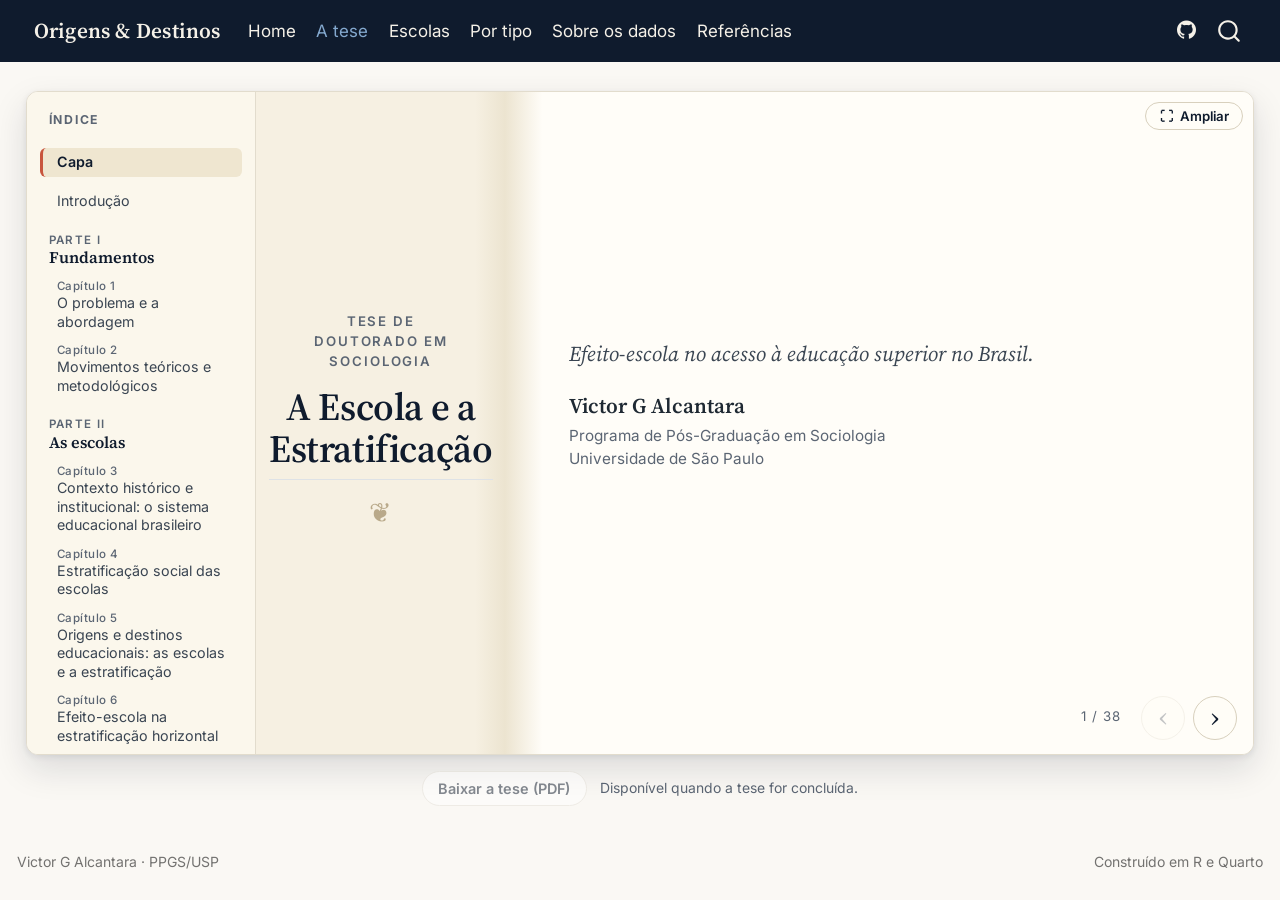
==== docs/tese.html @ a273eae3 "Initial commit" ====
<!DOCTYPE html>
<html xmlns="http://www.w3.org/1999/xhtml" lang="pt-BR" xml:lang="pt-BR"><head>

<meta charset="utf-8">
<meta name="generator" content="quarto-1.8.25">

<meta name="viewport" content="width=device-width, initial-scale=1.0, user-scalable=yes">


<title>A tese – Origens &amp; Destinos</title>
<style>
code{white-space: pre-wrap;}
span.smallcaps{font-variant: small-caps;}
div.columns{display: flex; gap: min(4vw, 1.5em);}
div.column{flex: auto; overflow-x: auto;}
div.hanging-indent{margin-left: 1.5em; text-indent: -1.5em;}
ul.task-list{list-style: none;}
ul.task-list li input[type="checkbox"] {
  width: 0.8em;
  margin: 0 0.8em 0.2em -1em; /* quarto-specific, see https://github.com/quarto-dev/quarto-cli/issues/4556 */ 
  vertical-align: middle;
}
</style>


<script src="site_libs/quarto-nav/quarto-nav.js"></script>
<script src="site_libs/quarto-nav/headroom.min.js"></script>
<script src="site_libs/clipboard/clipboard.min.js"></script>
<script src="site_libs/quarto-search/autocomplete.umd.js"></script>
<script src="site_libs/quarto-search/fuse.min.js"></script>
<script src="site_libs/quarto-search/quarto-search.js"></script>
<meta name="quarto:offset" content="./">
<script src="site_libs/quarto-html/quarto.js" type="module"></script>
<script src="site_libs/quarto-html/tabsets/tabsets.js" type="module"></script>
<script src="site_libs/quarto-html/axe/axe-check.js" type="module"></script>
<script src="site_libs/quarto-html/popper.min.js"></script>
<script src="site_libs/quarto-html/tippy.umd.min.js"></script>
<script src="site_libs/quarto-html/anchor.min.js"></script>
<link href="site_libs/quarto-html/tippy.css" rel="stylesheet">
<link href="site_libs/quarto-html/quarto-syntax-highlighting-7b89279ff1a6dce999919e0e67d4d9ec.css" rel="stylesheet" id="quarto-text-highlighting-styles">
<script src="site_libs/bootstrap/bootstrap.min.js"></script>
<link href="site_libs/bootstrap/bootstrap-icons.css" rel="stylesheet">
<link href="site_libs/bootstrap/bootstrap-1ff308d54d7e7d53f8689ea3caa6c08a.min.css" rel="stylesheet" append-hash="true" id="quarto-bootstrap" data-mode="light">
<script id="quarto-search-options" type="application/json">{
  "location": "navbar",
  "copy-button": false,
  "collapse-after": 3,
  "panel-placement": "end",
  "type": "overlay",
  "limit": 50,
  "keyboard-shortcut": [
    "f",
    "/",
    "s"
  ],
  "show-item-context": false,
  "language": {
    "search-no-results-text": "Nenhum resultado",
    "search-matching-documents-text": "documentos correspondentes",
    "search-copy-link-title": "Copiar link para a busca",
    "search-hide-matches-text": "Esconder correspondências adicionais",
    "search-more-match-text": "mais correspondência neste documento",
    "search-more-matches-text": "mais correspondências neste documento",
    "search-clear-button-title": "Limpar",
    "search-text-placeholder": "",
    "search-detached-cancel-button-title": "Cancelar",
    "search-submit-button-title": "Enviar",
    "search-label": "Procurar"
  }
}</script>
<style>html{ scroll-behavior: smooth; }</style>


</head>

<body class="nav-fixed fullcontent quarto-light">

<div id="quarto-search-results"></div>
  <header id="quarto-header" class="headroom fixed-top">
    <nav class="navbar navbar-expand-lg " data-bs-theme="dark">
      <div class="navbar-container container-fluid">
      <div class="navbar-brand-container mx-auto">
    <a href="./index.html" class="navbar-brand navbar-brand-logo">
    </a>
    <a class="navbar-brand" href="./index.html">
    <span class="navbar-title">Origens &amp; Destinos</span>
    </a>
  </div>
            <div id="quarto-search" class="" title="Procurar"></div>
          <button class="navbar-toggler" type="button" data-bs-toggle="collapse" data-bs-target="#navbarCollapse" aria-controls="navbarCollapse" role="menu" aria-expanded="false" aria-label="Alternar de navegação" onclick="if (window.quartoToggleHeadroom) { window.quartoToggleHeadroom(); }">
  <span class="navbar-toggler-icon"></span>
</button>
          <div class="collapse navbar-collapse" id="navbarCollapse">
            <ul class="navbar-nav navbar-nav-scroll me-auto">
  <li class="nav-item">
    <a class="nav-link" href="./index.html"> 
<span class="menu-text">Home</span></a>
  </li>  
  <li class="nav-item">
    <a class="nav-link active" href="./tese.html" aria-current="page"> 
<span class="menu-text">A tese</span></a>
  </li>  
  <li class="nav-item">
    <a class="nav-link" href="./escolas.html"> 
<span class="menu-text">Escolas</span></a>
  </li>  
  <li class="nav-item">
    <a class="nav-link" href="./tipos.html"> 
<span class="menu-text">Por tipo</span></a>
  </li>  
  <li class="nav-item">
    <a class="nav-link" href="./sobre.html"> 
<span class="menu-text">Sobre os dados</span></a>
  </li>  
  <li class="nav-item">
    <a class="nav-link" href="./referencias.html"> 
<span class="menu-text">Referências</span></a>
  </li>  
</ul>
            <ul class="navbar-nav navbar-nav-scroll ms-auto">
  <li class="nav-item compact">
    <a class="nav-link" href="https://github.com/victorgalcantara/tipologia-escolas"> <i class="bi bi-github" role="img" aria-label="GitHub">
</i> 
<span class="menu-text"></span></a>
  </li>  
</ul>
          </div> <!-- /navcollapse -->
            <div class="quarto-navbar-tools">
</div>
      </div> <!-- /container-fluid -->
    </nav>
</header>
<!-- content -->
<div id="quarto-content" class="quarto-container page-layout-custom page-navbar">
<!-- sidebar -->
<!-- margin-sidebar -->
<!-- main -->

<header id="title-block-header" class="quarto-title-block default">
<div class="quarto-title">
<h1 class="title">A tese</h1>
</div>



<div class="quarto-title-meta">

    
  
    
  </div>
  


</header>


<div class="cell">
<div class="cell-output-display">
<div class="livro-wrap">
<div class="livro" aria-roledescription="livro" tabindex="0">
<nav class="livro-indice" aria-label="Índice da tese">
<div class="ind-cab">Índice</div>
<button type="button" class="ind-cap ind-solto" data-pagina="1">
<span class="ind-tit">Capa</span>
</button>
<div class="ind-grupo ind-solto">
<button type="button" class="ind-cap" data-pagina="2">
<span class="ind-tit">Introdução</span>
</button>
<div class="ind-secs">
<button type="button" class="ind-sec" data-pagina="3">
<span class="ind-tit">A Escola e o Acesso à Educação Superior</span>
</button>
</div>
</div>
<div class="ind-parte">
<div class="ind-parte-t">
<span>Parte I</span>
Fundamentos
</div>
<div class="ind-grupo ">
<button type="button" class="ind-cap" data-pagina="5">
<span class="ind-rot">Capítulo 1</span>
<span class="ind-tit">O problema e a abordagem</span>
</button>
</div>
<div class="ind-grupo ">
<button type="button" class="ind-cap" data-pagina="8">
<span class="ind-rot">Capítulo 2</span>
<span class="ind-tit">Movimentos teóricos e metodológicos</span>
</button>
<div class="ind-secs">
<button type="button" class="ind-sec" data-pagina="9">
<span class="ind-tit">O primeiro movimento: industrialização e modernização</span>
</button>
<button type="button" class="ind-sec" data-pagina="10">
<span class="ind-tit">O segundo movimento: distinção social e desigualdades persistentes</span>
</button>
<button type="button" class="ind-sec" data-pagina="12">
<span class="ind-tit">O caso brasileiro</span>
</button>
<button type="button" class="ind-sec" data-pagina="13">
<span class="ind-tit">A relevância das escolas</span>
</button>
</div>
</div>
</div>
<div class="ind-parte">
<div class="ind-parte-t">
<span>Parte II</span>
As escolas
</div>
<div class="ind-grupo ">
<button type="button" class="ind-cap" data-pagina="14">
<span class="ind-rot">Capítulo 3</span>
<span class="ind-tit">Contexto histórico e institucional: o sistema educacional brasileiro</span>
</button>
<div class="ind-secs">
<button type="button" class="ind-sec" data-pagina="14">
<span class="ind-tit">Introdução</span>
</button>
<button type="button" class="ind-sec" data-pagina="15">
<span class="ind-tit">Descentralização, diversificação e heterogeneidade institucional</span>
</button>
<button type="button" class="ind-sec" data-pagina="17">
<span class="ind-tit">Transições sequenciais: da escola à educação superior</span>
</button>
</div>
</div>
<div class="ind-grupo ">
<button type="button" class="ind-cap" data-pagina="18">
<span class="ind-rot">Capítulo 4</span>
<span class="ind-tit">Estratificação social das escolas</span>
</button>
<div class="ind-secs">
<button type="button" class="ind-sec" data-pagina="18">
<span class="ind-tit">Introdução</span>
</button>
<button type="button" class="ind-sec" data-pagina="19">
<span class="ind-tit">Metodologia</span>
</button>
<button type="button" class="ind-sec" data-pagina="20">
<span class="ind-tit">Uma proposta de tipologia</span>
</button>
<button type="button" class="ind-sec" data-pagina="22">
<span class="ind-tit">A estratificação segundo os tipos escolares</span>
</button>
<button type="button" class="ind-sec" data-pagina="26">
<span class="ind-tit">Considerações finais</span>
</button>
</div>
</div>
<div class="ind-grupo ">
<button type="button" class="ind-cap" data-pagina="27">
<span class="ind-rot">Capítulo 5</span>
<span class="ind-tit">Origens e destinos educacionais: as escolas e a estratificação</span>
</button>
<div class="ind-secs">
<button type="button" class="ind-sec" data-pagina="27">
<span class="ind-tit">Introdução</span>
</button>
<button type="button" class="ind-sec" data-pagina="28">
<span class="ind-tit">Metodologia</span>
</button>
<button type="button" class="ind-sec" data-pagina="29">
<span class="ind-tit">Inscrição e acesso à educação superior</span>
</button>
<button type="button" class="ind-sec" data-pagina="30">
<span class="ind-tit">O efeito das escolas</span>
</button>
<button type="button" class="ind-sec" data-pagina="31">
<span class="ind-tit">O efeito das características das escolas</span>
</button>
<button type="button" class="ind-sec" data-pagina="32">
<span class="ind-tit">Conclusão</span>
</button>
</div>
</div>
<div class="ind-grupo ">
<button type="button" class="ind-cap" data-pagina="33">
<span class="ind-rot">Capítulo 6</span>
<span class="ind-tit">Efeito-escola na estratificação horizontal</span>
</button>
</div>
<div class="ind-grupo ">
<button type="button" class="ind-cap" data-pagina="34">
<span class="ind-rot">Capítulo 7</span>
<span class="ind-tit">Escolas de massa</span>
</button>
</div>
<div class="ind-grupo ">
<button type="button" class="ind-cap" data-pagina="35">
<span class="ind-rot">Capítulo 8</span>
<span class="ind-tit">Escolas de classes médias e de elites</span>
</button>
</div>
</div>
<div class="ind-grupo ind-solto">
<button type="button" class="ind-cap" data-pagina="36">
<span class="ind-tit">Referências bibliográficas</span>
</button>
</div>
<div class="ind-grupo ind-solto">
<button type="button" class="ind-cap" data-pagina="37">
<span class="ind-tit">Apêndice A</span>
</button>
</div>
<button type="button" class="ind-cap ind-solto" data-pagina="38">
<span class="ind-tit">Para continuar</span>
</button>
</nav>
<div class="livro-leitura">
<div class="livro-barra">
<button type="button" class="livro-btn livro-indice-btn" aria-label="Abrir o índice">
<span class="ic">☰</span>
<span class="tx">Índice</span>
</button>
<button type="button" class="livro-btn livro-ampliar" aria-label="Ampliar para tela inteira" title="Tela inteira">
<span class="ic">⛶</span>
<span class="tx">Ampliar</span>
</button>
</div>
<div class="livro-paginas">
<div class="livro-folha folha-capa" data-cap="capa">
<div class="folha-esq capa-esq">
<span class="folha-cap">Tese de doutorado em Sociologia</span>
<h2 class="capa-titulo">A Escola e a Estratificação</h2>
<span class="folha-orn">❦</span>
</div>
<div class="folha-dir capa-dir">
<div class="folha-texto">
<p class="capa-sub">Efeito-escola no acesso à educação superior no Brasil.</p>
<p class="capa-autor">Victor G Alcantara</p>
<p class="capa-inst">
Programa de Pós-Graduação em Sociologia
<br>
Universidade de São Paulo
</p>
</div>
</div>
</div>
<div class="livro-folha" data-cap="intro">
<div class="folha-esq">
<span class="folha-cap">A tese</span>
<h2 class="folha-titulo">Introdução</h2>
<span class="folha-orn">❦</span>
</div>
<div class="folha-dir">
<div class="folha-texto">
<p>O Ensino Médio é a etapa final da educação básica e, hoje, um marco da passagem da juventude para a vida adulta: da escola para o trabalho e para a educação superior.</p>
<p>
A tese parte de uma pergunta sociológica clássica: a escola reduz, mantém ou amplia as desigualdades? A modernização prometia que as posições sociais passariam a depender do mérito. No Brasil, a promessa foi construída sob uma 
<em>modernização conservadora</em>
, que preservou a oferta privada e a liberdade de ensino.
</p>
</div>
</div>
</div>
<div class="livro-folha" data-cap="intro">
<div class="folha-esq">
<span class="folha-cap">A tese</span>
<h2 class="folha-titulo">Introdução</h2>
<span class="folha-orn">❦</span>
</div>
<div class="folha-dir">
<div class="folha-texto">
<h3 class="folha-sub">A Escola e o Acesso à Educação Superior</h3>
<p>O acesso à educação superior é a ponta visível de um problema mais fundo, já que parte da população nem chega a concluir a educação básica.</p>
<p>A tese analisa o que acontece depois da saída da escola e quanto a escola de origem explica a transição. Interessa o sentido da relação: se a escola amplia as oportunidades ou conserva a inércia social.</p>
</div>
</div>
</div>
<div class="livro-folha" data-cap="intro">
<div class="folha-esq">
<span class="folha-cap">A tese</span>
<h2 class="folha-titulo">Introdução</h2>
<span class="folha-orn">❦</span>
</div>
<div class="folha-dir">
<div class="folha-texto">
<span class="folha-kicker">A Escola e o Acesso à Educação Superior</span>
<h3 class="folha-sub">Como a tese se organiza</h3>
<p>A hipótese é dupla: há efeito da escola na tentativa e na realização da transição para a educação superior, e a configuração institucional da educação básica contribui para reproduzir desigualdades.</p>
<p>A Parte I apresenta os fundamentos teóricos. A Parte II trata das escolas: o contexto histórico, a tipologia, o efeito da escola no acesso e os recortes por perfil do alunado.</p>
</div>
</div>
</div>
<div class="livro-folha" data-cap="c1">
<div class="folha-esq">
<span class="folha-parte">Parte I · Fundamentos</span>
<span class="folha-cap">Capítulo 1</span>
<h2 class="folha-titulo">O problema e a abordagem</h2>
<span class="folha-orn">❦</span>
</div>
<div class="folha-dir">
<div class="folha-texto">
<p>A transição para a educação superior é uma rota de mobilidade social e um recurso de distinção. No Brasil, o diploma superior tem um dos maiores adicionais de renda do mundo em relação ao Ensino Médio, e as vagas mais valorizadas são escassas.</p>
<p>Importam o acesso, mas também a instituição, a área e o curso: rotas diferentes para a distinção.</p>
</div>
</div>
</div>
<div class="livro-folha" data-cap="c1">
<div class="folha-esq">
<span class="folha-parte">Parte I · Fundamentos</span>
<span class="folha-cap">Capítulo 1</span>
<h2 class="folha-titulo">O problema e a abordagem</h2>
<span class="folha-orn">❦</span>
</div>
<div class="folha-dir">
<div class="folha-texto">
<p>Duas literaturas tratam do tema sem se encontrar. A estratificação educacional mede o efeito da origem social sobre as transições, mas raramente trata a escola como fator explicativo.</p>
<p>A eficácia escolar mede o efeito da escola, quase sempre sobre o desempenho em avaliações, e não sobre o acesso à educação superior. A tese coloca as duas agendas em diálogo.</p>
</div>
</div>
</div>
<div class="livro-folha" data-cap="c1">
<div class="folha-esq">
<span class="folha-parte">Parte I · Fundamentos</span>
<span class="folha-cap">Capítulo 1</span>
<h2 class="folha-titulo">O problema e a abordagem</h2>
<span class="folha-orn">❦</span>
</div>
<div class="folha-dir">
<div class="folha-texto">
<p>Há duas razões para tomar a transição como objeto: a educação superior como rota para a mobilidade social e como recurso de distinção social. Delas decorrem os dois movimentos teóricos do capítulo seguinte.</p>
<p>Além de um desafio teórico, é um problema social. O Brasil está entre os piores cenários de desigualdade, e sistematizar evidências pode alimentar o debate público e as políticas.</p>
</div>
</div>
</div>
<div class="livro-folha" data-cap="c2">
<div class="folha-esq">
<span class="folha-parte">Parte I · Fundamentos</span>
<span class="folha-cap">Capítulo 2</span>
<h2 class="folha-titulo">Movimentos teóricos e metodológicos</h2>
<span class="folha-orn">❦</span>
</div>
<div class="folha-dir">
<div class="folha-texto">
<p>A Revolução Francesa e as reformas educacionais que se seguiram prometeram trocar posições herdadas por posições conquistadas pelo mérito. A pergunta que atravessa a literatura é se expandir os sistemas de ensino basta para romper o vínculo entre origem e destino.</p>
<p>As respostas se organizam em dois movimentos teóricos: o otimismo da modernização e o pessimismo das teorias da distinção.</p>
</div>
</div>
</div>
<div class="livro-folha" data-cap="c2">
<div class="folha-esq">
<span class="folha-parte">Parte I · Fundamentos</span>
<span class="folha-cap">Capítulo 2</span>
<h2 class="folha-titulo">Movimentos teóricos e metodológicos</h2>
<span class="folha-orn">❦</span>
</div>
<div class="folha-dir">
<div class="folha-texto">
<h3 class="folha-sub">O primeiro movimento: industrialização e modernização</h3>
<p>Entre as décadas de 1940 e 1960, o estrutural-funcionalismo e a teoria do capital humano sustentaram que a expansão escolar nivelaria as oportunidades. A escola seria a grande niveladora entre origem e destino.</p>
<p>Com a expansão dos sistemas e a produção de dados, essas hipóteses puderam ser testadas, e foram contestadas.</p>
</div>
</div>
</div>
<div class="livro-folha" data-cap="c2">
<div class="folha-esq">
<span class="folha-parte">Parte I · Fundamentos</span>
<span class="folha-cap">Capítulo 2</span>
<h2 class="folha-titulo">Movimentos teóricos e metodológicos</h2>
<span class="folha-orn">❦</span>
</div>
<div class="folha-dir">
<div class="folha-texto">
<h3 class="folha-sub">O segundo movimento: distinção social e desigualdades persistentes</h3>
<p>Bourdieu, na França, e o Relatório Coleman, nos Estados Unidos, documentaram a forte correspondência entre origem social e resultados educacionais. Nasceram as teorias da reprodução e o chamado pessimismo pedagógico sobre o efeito das escolas.</p>
</div>
</div>
</div>
<div class="livro-folha" data-cap="c2">
<div class="folha-esq">
<span class="folha-parte">Parte I · Fundamentos</span>
<span class="folha-cap">Capítulo 2</span>
<h2 class="folha-titulo">Movimentos teóricos e metodológicos</h2>
<span class="folha-orn">❦</span>
</div>
<div class="folha-dir">
<div class="folha-texto">
<span class="folha-kicker">O segundo movimento: distinção social e desigualdades persistentes</span>
<h3 class="folha-sub">Transições e desigualdades persistentes</h3>
<p>Com Mare, a escolarização passou a ser analisada em transições sequenciais. Para explicar a persistência das desigualdades, ganharam força três hipóteses: das Desigualdades Maximamente Mantidas, da Aversão Relativa ao Risco e das Desigualdades Efetivamente Mantidas, que inclui as diferenças dentro de cada nível.</p>
<p>A tese acrescenta que as instituições, a escola entre elas, também influenciam a decisão de realizar a transição.</p>
</div>
</div>
</div>
<div class="livro-folha" data-cap="c2">
<div class="folha-esq">
<span class="folha-parte">Parte I · Fundamentos</span>
<span class="folha-cap">Capítulo 2</span>
<h2 class="folha-titulo">Movimentos teóricos e metodológicos</h2>
<span class="folha-orn">❦</span>
</div>
<div class="folha-dir">
<div class="folha-texto">
<h3 class="folha-sub">O caso brasileiro</h3>
<p>No Brasil, a educação superior só se expandiu a partir da segunda metade dos anos 1990. Entre 1995 e 2015, o acesso da população em idade adequada passou de 6,8% para 21,3%, sobretudo pelo setor privado.</p>
<p>As políticas de inclusão ampliaram o acesso, mas as evidências mostram desigualdades persistentes, inclusive nos cursos e instituições de maior prestígio.</p>
</div>
</div>
</div>
<div class="livro-folha" data-cap="c2">
<div class="folha-esq">
<span class="folha-parte">Parte I · Fundamentos</span>
<span class="folha-cap">Capítulo 2</span>
<h2 class="folha-titulo">Movimentos teóricos e metodológicos</h2>
<span class="folha-orn">❦</span>
</div>
<div class="folha-dir">
<div class="folha-texto">
<h3 class="folha-sub">A relevância das escolas</h3>
<p>Na tradição de família e escola, a escola impõe a cultura das classes dominantes, e o Relatório Coleman sugeriu que ela pouco importava. Os estudos de eficácia escolar contestaram esse pessimismo: o hiato entre grupos sociais cresce quando a escola está ausente, como nas férias de verão.</p>
<p>A tese retoma o debate para perguntar se a escola reproduz ou equaliza o acesso à educação superior.</p>
</div>
</div>
</div>
<div class="livro-folha" data-cap="c3">
<div class="folha-esq">
<span class="folha-parte">Parte II · As escolas</span>
<span class="folha-cap">Capítulo 3</span>
<h2 class="folha-titulo">Contexto histórico e institucional: o sistema educacional brasileiro</h2>
<span class="folha-orn">❦</span>
</div>
<div class="folha-dir">
<div class="folha-texto">
<h3 class="folha-sub">Introdução</h3>
<p>O capítulo percorre a história do sistema educacional brasileiro, com foco nas Leis de Diretrizes e Bases de 1961 e de 1996. A escolarização se expandiu tarde, com a modernização depois de 1960 e a redemocratização depois de 1990.</p>
<p>O resultado é um conjunto heterogêneo de estabelecimentos, marcado pela descentralização entre União, estados e municípios e pela convivência entre redes públicas e setor privado.</p>
</div>
</div>
</div>
<div class="livro-folha" data-cap="c3">
<div class="folha-esq">
<span class="folha-parte">Parte II · As escolas</span>
<span class="folha-cap">Capítulo 3</span>
<h2 class="folha-titulo">Contexto histórico e institucional: o sistema educacional brasileiro</h2>
<span class="folha-orn">❦</span>
</div>
<div class="folha-dir">
<div class="folha-texto">
<span class="folha-kicker">Descentralização, diversificação e heterogeneidade institucional</span>
<h3 class="folha-sub">Educação para elites e classes médias</h3>
<p>Desde o Império, o ensino secundário formou elites e classes médias, em colégios como o Pedro II e em escolas de origem confessional.</p>
<p>Até meados do século XX, a população mais pobre esteve, em geral, fora da escola.</p>
</div>
</div>
</div>
<div class="livro-folha" data-cap="c3">
<div class="folha-esq">
<span class="folha-parte">Parte II · As escolas</span>
<span class="folha-cap">Capítulo 3</span>
<h2 class="folha-titulo">Contexto histórico e institucional: o sistema educacional brasileiro</h2>
<span class="folha-orn">❦</span>
</div>
<div class="folha-dir">
<div class="folha-texto">
<span class="folha-kicker">Descentralização, diversificação e heterogeneidade institucional</span>
<h3 class="folha-sub">Educação para os cidadãos</h3>
<p>A expansão do pós-guerra levou a escola às massas, ao lado dos colégios tradicionais. A LDB de 1961, aprovada em regime democrático, consagrou o federalismo, a descentralização e a liberdade de ensino, abrindo espaço à oferta confessional e privada.</p>
<p>A heterogeneidade entre escolas foi, assim, institucionalizada, e não acidental.</p>
</div>
</div>
</div>
<div class="livro-folha" data-cap="c3">
<div class="folha-esq">
<span class="folha-parte">Parte II · As escolas</span>
<span class="folha-cap">Capítulo 3</span>
<h2 class="folha-titulo">Contexto histórico e institucional: o sistema educacional brasileiro</h2>
<span class="folha-orn">❦</span>
</div>
<div class="folha-dir">
<div class="folha-texto">
<h3 class="folha-sub">Transições sequenciais: da escola à educação superior</h3>
<p>Com dados do Censo Demográfico de 2010, o capítulo ilustra as transições educacionais de coortes nascidas entre 1910 e 1990. O acesso ao Ensino Médio cresceu muito, mas a educação superior avançou mais devagar, e a taxa de transição condicional diminuiu.</p>
<p>Fica a pergunta que orienta os capítulos seguintes: que escola as pessoas acessam, e o que ela significa para o destino social?</p>
</div>
</div>
</div>
<div class="livro-folha" data-cap="c4">
<div class="folha-esq">
<span class="folha-parte">Parte II · As escolas</span>
<span class="folha-cap">Capítulo 4</span>
<h2 class="folha-titulo">Estratificação social das escolas</h2>
<span class="folha-orn">❦</span>
</div>
<div class="folha-dir">
<div class="folha-texto">
<h3 class="folha-sub">Introdução</h3>
<p>O capítulo descreve a estratificação das escolas brasileiras que ofertam o Ensino Médio e a relação entre elas, a origem social dos estudantes e os destinos dos egressos: a escolarização e o mercado de trabalho formal.</p>
<p>Segue a tradição brasileira de estudos de estratificação e trata a escola como mediadora entre a origem social e os resultados.</p>
</div>
</div>
</div>
<div class="livro-folha" data-cap="c4">
<div class="folha-esq">
<span class="folha-parte">Parte II · As escolas</span>
<span class="folha-cap">Capítulo 4</span>
<h2 class="folha-titulo">Estratificação social das escolas</h2>
<span class="folha-orn">❦</span>
</div>
<div class="folha-dir">
<div class="folha-texto">
<h3 class="folha-sub">Metodologia</h3>
<p>A base é o Censo Escolar de 2015, com mais de 26 mil escolas. Os concluintes do Ensino Médio são acompanhados pelo CPF mascarado no Enem, no Censo da Educação Superior, na Rais e na base do Programa Bolsa Família.</p>
<p>A tipologia é validada pelos destinos dos egressos: o ingresso na educação superior e a inserção no emprego formal. As análises foram feitas na sala segura do Sedap/Inep.</p>
</div>
</div>
</div>
<div class="livro-folha" data-cap="c4">
<div class="folha-esq">
<span class="folha-parte">Parte II · As escolas</span>
<span class="folha-cap">Capítulo 4</span>
<h2 class="folha-titulo">Estratificação social das escolas</h2>
<span class="folha-orn">❦</span>
</div>
<div class="folha-dir">
<div class="folha-texto">
<span class="folha-kicker">Uma proposta de tipologia</span>
<h3 class="folha-sub">Os critérios</h3>
<p>A tipologia combina três critérios: o arranjo institucional-administrativo (setor e dependência), o vínculo diferenciado (universidades, redes técnicas, sindicatos e organizações sociais) e a localização e o perfil socioeconômico dos estudantes.</p>
<p>Nas escolas estaduais urbanas e nas privadas, o nível socioeconômico (NSE) é dividido por pontos de corte heurísticos.</p>
</div>
</div>
</div>
<div class="livro-folha" data-cap="c4">
<div class="folha-esq">
<span class="folha-parte">Parte II · As escolas</span>
<span class="folha-cap">Capítulo 4</span>
<h2 class="folha-titulo">Estratificação social das escolas</h2>
<span class="folha-orn">❦</span>
</div>
<div class="folha-dir">
<div class="folha-texto">
<span class="folha-kicker">Uma proposta de tipologia</span>
<h3 class="folha-sub">A tipologia</h3>
<p>O resultado são dez tipos: Federal; Privada NSE V, IV, III e I-II; Escola com vínculo diferenciado; Estadual NSE III, II e I; e Estadual em localização diferenciada.</p>
<p>No topo estão as federais e as privadas de alto NSE, com mais recursos e seletividade. Na base, as estaduais de NSE I e em localidades diferenciadas, em contextos vulneráveis e com mais restrições.</p>
</div>
</div>
</div>
<div class="livro-folha" data-cap="c4">
<div class="folha-esq">
<span class="folha-parte">Parte II · As escolas</span>
<span class="folha-cap">Capítulo 4</span>
<h2 class="folha-titulo">Estratificação social das escolas</h2>
<span class="folha-orn">❦</span>
</div>
<div class="folha-dir">
<div class="folha-texto">
<span class="folha-kicker">A estratificação segundo os tipos escolares</span>
<h3 class="folha-sub">Escolas e território</h3>
<p>A distribuição das escolas segue a concentração demográfica e econômica. As privadas de maior NSE se aglomeram nas áreas mais ricas, sobretudo no Sudeste e no Sul. O Estado de São Paulo reúne 37% das escolas estaduais e privadas de NSE III a V.</p>
<p>As estaduais se dispersam mais pelo território e alcançam as regiões mais pobres e periféricas.</p>
</div>
</div>
</div>
<div class="livro-folha" data-cap="c4">
<div class="folha-esq">
<span class="folha-parte">Parte II · As escolas</span>
<span class="folha-cap">Capítulo 4</span>
<h2 class="folha-titulo">Estratificação social das escolas</h2>
<span class="folha-orn">❦</span>
</div>
<div class="folha-dir">
<div class="folha-texto">
<span class="folha-kicker">A estratificação segundo os tipos escolares</span>
<h3 class="folha-sub">Escolas e raças</h3>
<p>O território também é racializado. Nas privadas de alto NSE, mais de 90% dos estudantes são brancos. Na base da hierarquia, a maioria é de pretos, pardos e indígenas (51,8%).</p>
<p>A segregação é medida por índices de uniformidade e de exposição, e interpretada como açambarcamento de oportunidades por grupos privilegiados.</p>
</div>
</div>
</div>
<div class="livro-folha" data-cap="c4">
<div class="folha-esq">
<span class="folha-parte">Parte II · As escolas</span>
<span class="folha-cap">Capítulo 4</span>
<h2 class="folha-titulo">Estratificação social das escolas</h2>
<span class="folha-orn">❦</span>
</div>
<div class="folha-dir">
<div class="folha-texto">
<span class="folha-kicker">A estratificação segundo os tipos escolares</span>
<h3 class="folha-sub">Escolas e a transição para a educação superior</h3>
<p>
O ingresso na educação superior até 2020 vai de 
<strong>26%</strong>
 nas estaduais de NSE I a 
<strong>92%</strong>
 nas privadas de NSE IV e V.
</p>
<p>A distância é maior no acesso às universidades públicas de maior prestígio, que recebem quase metade de seus ingressantes de tipos que reúnem só 13% dos concluintes.</p>
</div>
</div>
</div>
<div class="livro-folha" data-cap="c4">
<div class="folha-esq">
<span class="folha-parte">Parte II · As escolas</span>
<span class="folha-cap">Capítulo 4</span>
<h2 class="folha-titulo">Estratificação social das escolas</h2>
<span class="folha-orn">❦</span>
</div>
<div class="folha-dir">
<div class="folha-texto">
<span class="folha-kicker">A estratificação segundo os tipos escolares</span>
<h3 class="folha-sub">Escolas e o mercado de trabalho formal</h3>
<p>Dez anos depois da conclusão, em 2025, a mediana salarial no emprego formal varia na razão de 3,7 para 1 entre os tipos extremos.</p>
<p>O acompanhamento cobre só o emprego formal da Rais, o que subestima quem estuda, trabalha por conta própria ou está no exterior.</p>
</div>
</div>
</div>
<div class="livro-folha" data-cap="c4">
<div class="folha-esq">
<span class="folha-parte">Parte II · As escolas</span>
<span class="folha-cap">Capítulo 4</span>
<h2 class="folha-titulo">Estratificação social das escolas</h2>
<span class="folha-orn">❦</span>
</div>
<div class="folha-dir">
<div class="folha-texto">
<h3 class="folha-sub">Considerações finais</h3>
<p>Três resultados se destacam. Os dez tipos ordenam de forma consistente insumos, composição social e destinos. A estratificação é mais aguda no acesso às universidades públicas de maior prestígio. E a hierarquia não coincide com a divisão entre público e privado.</p>
<p>São comparações descritivas, e a coorte exclui as matrículas sem CPF (19,5%). Nos capítulos seguintes, a tipologia vira nível de análise em modelos multinível.</p>
</div>
</div>
</div>
<div class="livro-folha" data-cap="c5">
<div class="folha-esq">
<span class="folha-parte">Parte II · As escolas</span>
<span class="folha-cap">Capítulo 5</span>
<h2 class="folha-titulo">Origens e destinos educacionais: as escolas e a estratificação</h2>
<span class="folha-orn">❦</span>
</div>
<div class="folha-dir">
<div class="folha-texto">
<h3 class="folha-sub">Introdução</h3>
<p>O capítulo trata do efeito da escola no acesso à educação superior. O objetivo é analisar como a heterogeneidade do sistema de educação básica afeta a transição, com foco na origem escolar dos estudantes.</p>
<p>Combina as literaturas de estratificação educacional e de eficácia escolar, inspirado em estudos que medem a variação entre escolas na candidatura e no ingresso na universidade.</p>
</div>
</div>
</div>
<div class="livro-folha" data-cap="c5">
<div class="folha-esq">
<span class="folha-parte">Parte II · As escolas</span>
<span class="folha-cap">Capítulo 5</span>
<h2 class="folha-titulo">Origens e destinos educacionais: as escolas e a estratificação</h2>
<span class="folha-orn">❦</span>
</div>
<div class="folha-dir">
<div class="folha-texto">
<h3 class="folha-sub">Metodologia</h3>
<p>A população de referência são os concluintes do Ensino Médio de 2015, acompanhados por cinco anos no Enem e no Censo da Educação Superior.</p>
<p>Duas estratégias: modelos logísticos multinível, com o estudante como unidade, e regressões lineares múltiplas, com a escola como unidade. Os fatores são o NSE, o tipo de escola, a infraestrutura, a complexidade de gestão e a adequação docente.</p>
</div>
</div>
</div>
<div class="livro-folha" data-cap="c5">
<div class="folha-esq">
<span class="folha-parte">Parte II · As escolas</span>
<span class="folha-cap">Capítulo 5</span>
<h2 class="folha-titulo">Origens e destinos educacionais: as escolas e a estratificação</h2>
<span class="folha-orn">❦</span>
</div>
<div class="folha-dir">
<div class="folha-texto">
<h3 class="folha-sub">Inscrição e acesso à educação superior</h3>
<p>Escolas com NSE muito próximo têm resultados diferentes a depender do arranjo administrativo e institucional. Na inscrição no Enem, o tipo de escola discrimina mais do que o NSE.</p>
<p>Federais e privadas, que reúnem 29,4% dos estabelecimentos e 17,2% das matrículas, direcionam mais seus egressos à educação superior.</p>
</div>
</div>
</div>
<div class="livro-folha" data-cap="c5">
<div class="folha-esq">
<span class="folha-parte">Parte II · As escolas</span>
<span class="folha-cap">Capítulo 5</span>
<h2 class="folha-titulo">Origens e destinos educacionais: as escolas e a estratificação</h2>
<span class="folha-orn">❦</span>
</div>
<div class="folha-dir">
<div class="folha-texto">
<h3 class="folha-sub">O efeito das escolas</h3>
<p>No modelo multinível nulo, as escolas explicam 39,5% da variância do ingresso na educação superior.</p>
<p>O resultado reforça que o nível da escola importa para entender a transição, e não apenas as características de cada estudante.</p>
</div>
</div>
</div>
<div class="livro-folha" data-cap="c5">
<div class="folha-esq">
<span class="folha-parte">Parte II · As escolas</span>
<span class="folha-cap">Capítulo 5</span>
<h2 class="folha-titulo">Origens e destinos educacionais: as escolas e a estratificação</h2>
<span class="folha-orn">❦</span>
</div>
<div class="folha-dir">
<div class="folha-texto">
<h3 class="folha-sub">O efeito das características das escolas</h3>
<p>Nas regressões por escola, mesmo com controles, o tipo institucional-administrativo mantém efeito sobre a participação no Enem. Para a matrícula na educação superior, resistem o NSE, o caráter privado e a nota.</p>
<p>Com o desempenho incluído, os modelos explicam até 76% da variância da proporção de ingressantes por escola.</p>
</div>
</div>
</div>
<div class="livro-folha" data-cap="c5">
<div class="folha-esq">
<span class="folha-parte">Parte II · As escolas</span>
<span class="folha-cap">Capítulo 5</span>
<h2 class="folha-titulo">Origens e destinos educacionais: as escolas e a estratificação</h2>
<span class="folha-orn">❦</span>
</div>
<div class="folha-dir">
<div class="folha-texto">
<h3 class="folha-sub">Conclusão</h3>
<p>Os resultados sustentam que a heterogeneidade do sistema educacional está associada às desigualdades no acesso. Egressos de escolas federais e privadas têm chances muito maiores de se lançar à educação superior.</p>
<p>Os dados não permitem dizer se o efeito reproduz ou equaliza as desigualdades, e faltam dados qualitativos sobre as trajetórias. Os capítulos seguintes avançam nessas questões.</p>
</div>
</div>
</div>
<div class="livro-folha" data-cap="c6">
<div class="folha-esq">
<span class="folha-parte">Parte II · As escolas</span>
<span class="folha-cap">Capítulo 6</span>
<h2 class="folha-titulo">Efeito-escola na estratificação horizontal</h2>
<span class="folha-orn">❦</span>
</div>
<div class="folha-dir">
<div class="folha-texto">
<p>O capítulo abordará o efeito da escola na estratificação horizontal: o acesso às instituições e aos cursos de maior prestígio e retorno em termos de renda.</p>
<p class="folha-nota">Capítulo em elaboração.</p>
</div>
</div>
</div>
<div class="livro-folha" data-cap="c7">
<div class="folha-esq">
<span class="folha-parte">Parte II · As escolas</span>
<span class="folha-cap">Capítulo 7</span>
<h2 class="folha-titulo">Escolas de massa</h2>
<span class="folha-orn">❦</span>
</div>
<div class="folha-dir">
<div class="folha-texto">
<p>O capítulo abordará a transição para a educação superior entre egressos de escolas de perfil popular, as escolas de massa, e o efeito da escola nesse grupo.</p>
<p class="folha-nota">Capítulo em elaboração.</p>
</div>
</div>
</div>
<div class="livro-folha" data-cap="c8">
<div class="folha-esq">
<span class="folha-parte">Parte II · As escolas</span>
<span class="folha-cap">Capítulo 8</span>
<h2 class="folha-titulo">Escolas de classes médias e de elites</h2>
<span class="folha-orn">❦</span>
</div>
<div class="folha-dir">
<div class="folha-texto">
<p>O capítulo abordará a transição para a educação superior entre egressos de escolas de classes médias e de elites, e o efeito da escola nesses grupos.</p>
<p class="folha-nota">Capítulo em elaboração.</p>
</div>
</div>
</div>
<div class="livro-folha" data-cap="ref">
<div class="folha-esq">
<span class="folha-cap">Referências</span>
<h2 class="folha-titulo">Referências bibliográficas</h2>
<span class="folha-orn">❦</span>
</div>
<div class="folha-dir">
<div class="folha-texto">
<p>
A tese reúne artigos, livros, teses, leis, decretos e fontes de dados. A lista, organizada por gênero e com links de acesso quando disponíveis, está na aba 
<a href="./referencias.html">Referências</a>
.
</p>
</div>
</div>
</div>
<div class="livro-folha" data-cap="ap">
<div class="folha-esq">
<span class="folha-cap">Apêndice A</span>
<h2 class="folha-titulo">Bases de dados e procedimentos metodológicos</h2>
<span class="folha-orn">❦</span>
</div>
<div class="folha-dir">
<div class="folha-texto">
<p>O apêndice documenta a construção do painel de egressos do Ensino Médio que sustenta a Parte II. Reúne o Censo Escolar, o Enem e o Censo da Educação Superior, do Inep, ligados pelo CPF mascarado.</p>
<p>
Detalha também as perdas de cada etapa da coorte, como as matrículas sem CPF. As fontes estão resumidas em 
<a href="./sobre.html">Sobre os dados</a>
.
</p>
</div>
</div>
</div>
<div class="livro-folha" data-cap="fim">
<div class="folha-esq">
<span class="folha-cap">Para continuar</span>
<h2 class="folha-titulo">Explore</h2>
<span class="folha-orn">❦</span>
</div>
<div class="folha-dir">
<div class="folha-texto">
<p>
Veja onde ficam as escolas de cada tipo e como são seus resultados na aba 
<a href="./escolas.html">Escolas</a>
.
</p>
<p>
Para a descrição aprofundada de cada tipo, acesse 
<a href="./tipos.html">Por tipo</a>
.
</p>
</div>
</div>
</div>
</div>
<button type="button" class="livro-seta livro-ant" aria-label="Página anterior">‹</button>
<button type="button" class="livro-seta livro-prox" aria-label="Próxima página">›</button>
<div class="livro-rodape">
<span class="livro-num" aria-live="polite"></span>
</div>
</div>
</div>
<div class="livro-baixar">
<button type="button" class="btn-acao btn-tese" disabled="" title="Disponível quando a tese for concluída">Baixar a tese (PDF)</button>
<span class="livro-nota">Disponível quando a tese for concluída.</span>
</div>
</div>
</div>
</div>
<script>
(function () {
  var livro = document.querySelector(".livro");
  if (!livro) return;
  var folhas = Array.prototype.slice.call(livro.querySelectorAll(".livro-folha"));
  var ant = livro.querySelector(".livro-ant"), prox = livro.querySelector(".livro-prox");
  var num = livro.querySelector(".livro-num");
  var atual = 0;
  var m = location.hash.match(/p=(\d+)/);
  if (m) atual = Math.min(folhas.length - 1, Math.max(0, parseInt(m[1], 10) - 1));
  function ir(i) {
    atual = Math.min(folhas.length - 1, Math.max(0, i));
    folhas.forEach(function (f, k) { f.classList.toggle("ativa", k === atual); f.setAttribute("aria-hidden", String(k !== atual)); });
    ant.disabled = atual === 0; prox.disabled = atual === folhas.length - 1;
    num.textContent = (atual + 1) + " / " + folhas.length;
    if (typeof marcarIndice === "function") marcarIndice();
    try { history.replaceState(null, "", "#p=" + (atual + 1)); } catch (e) { /* ignora */ }
  }
  var btnAmp = livro.querySelector(".livro-ampliar");
  function cheio() { return livro.classList.contains("livro-cheio"); }
  function ampliar(ligar) {
    livro.classList.toggle("livro-cheio", ligar);
    document.body.classList.toggle("livro-aberto", ligar);
    btnAmp.querySelector(".tx").textContent = ligar ? "Fechar" : "Ampliar";
    btnAmp.querySelector(".ic").textContent = ligar ? "\u2715" : "\u26F6";
    btnAmp.setAttribute("aria-label", ligar ? "Sair da tela inteira" : "Ampliar para tela inteira");
    try {
      if (ligar && livro.requestFullscreen) livro.requestFullscreen().catch(function () {});
      else if (!ligar && document.fullscreenElement) document.exitFullscreen();
    } catch (e) { /* mantem a ampliacao por CSS */ }
  }
  btnAmp.addEventListener("click", function () { ampliar(!cheio()); });
  document.addEventListener("fullscreenchange", function () {
    if (!document.fullscreenElement && cheio()) ampliar(false);   // Esc no modo nativo
  });
  document.addEventListener("keydown", function (ev) { if (ev.key === "Escape" && cheio() && !document.fullscreenElement) ampliar(false); });
  var itens = Array.prototype.slice.call(livro.querySelectorAll(".livro-indice [data-pagina]"));
  var painel = livro.querySelector(".livro-indice");
  function marcarIndice() {
    var alvo = null;
    itens.forEach(function (b) { if (parseInt(b.getAttribute("data-pagina"), 10) <= atual + 1) alvo = b; });
    var grupoAtual = alvo ? alvo.closest(".ind-grupo") : null;
    itens.forEach(function (b) {
      b.classList.toggle("atual", b === alvo);
      b.classList.toggle("atual-cap", !!grupoAtual && b.classList.contains("ind-cap") && b !== alvo && grupoAtual.contains(b));
      if (b === alvo) b.setAttribute("aria-current", "true"); else b.removeAttribute("aria-current");
    });
    livro.querySelectorAll(".ind-grupo").forEach(function (g) { g.classList.toggle("aberto", g === grupoAtual); });
    if (alvo && painel.scrollHeight > painel.clientHeight) {
      var r = alvo.getBoundingClientRect(), pr = painel.getBoundingClientRect();
      if (r.top < pr.top + 8 || r.bottom > pr.bottom - 8) painel.scrollTop += (r.top - pr.top) - pr.height / 3;
    }
  }
  itens.forEach(function (b) {
    b.addEventListener("click", function () { ir(parseInt(b.getAttribute("data-pagina"), 10) - 1); livro.classList.remove("indice-aberto"); });
  });
  livro.querySelector(".livro-indice-btn").addEventListener("click", function () { livro.classList.toggle("indice-aberto"); });
  ant.addEventListener("click", function () { ir(atual - 1); });
  prox.addEventListener("click", function () { ir(atual + 1); });
  document.addEventListener("keydown", function (ev) {
    if (ev.key === "ArrowRight" || ev.key === "PageDown") ir(atual + 1);
    else if (ev.key === "ArrowLeft" || ev.key === "PageUp") ir(atual - 1);
  });
  var x0 = null;
  livro.addEventListener("touchstart", function (ev) { x0 = ev.touches[0].clientX; }, { passive: true });
  livro.addEventListener("touchend", function (ev) {
    if (x0 === null) return;
    var dx = ev.changedTouches[0].clientX - x0; x0 = null;
    if (Math.abs(dx) > 50) ir(atual + (dx < 0 ? 1 : -1));
  });
  ir(atual);
})();
</script>




<script id="quarto-html-after-body" type="application/javascript">
  window.document.addEventListener("DOMContentLoaded", function (event) {
    const icon = "";
    const anchorJS = new window.AnchorJS();
    anchorJS.options = {
      placement: 'right',
      icon: icon
    };
    anchorJS.add('.anchored');
    const isCodeAnnotation = (el) => {
      for (const clz of el.classList) {
        if (clz.startsWith('code-annotation-')) {                     
          return true;
        }
      }
      return false;
    }
    const onCopySuccess = function(e) {
      // button target
      const button = e.trigger;
      // don't keep focus
      button.blur();
      // flash "checked"
      button.classList.add('code-copy-button-checked');
      var currentTitle = button.getAttribute("title");
      button.setAttribute("title", "Copiada");
      let tooltip;
      if (window.bootstrap) {
        button.setAttribute("data-bs-toggle", "tooltip");
        button.setAttribute("data-bs-placement", "left");
        button.setAttribute("data-bs-title", "Copiada");
        tooltip = new bootstrap.Tooltip(button, 
          { trigger: "manual", 
            customClass: "code-copy-button-tooltip",
            offset: [0, -8]});
        tooltip.show();    
      }
      setTimeout(function() {
        if (tooltip) {
          tooltip.hide();
          button.removeAttribute("data-bs-title");
          button.removeAttribute("data-bs-toggle");
          button.removeAttribute("data-bs-placement");
        }
        button.setAttribute("title", currentTitle);
        button.classList.remove('code-copy-button-checked');
      }, 1000);
      // clear code selection
      e.clearSelection();
    }
    const getTextToCopy = function(trigger) {
      const outerScaffold = trigger.parentElement.cloneNode(true);
      const codeEl = outerScaffold.querySelector('code');
      for (const childEl of codeEl.children) {
        if (isCodeAnnotation(childEl)) {
          childEl.remove();
        }
      }
      return codeEl.innerText;
    }
    const clipboard = new window.ClipboardJS('.code-copy-button:not([data-in-quarto-modal])', {
      text: getTextToCopy
    });
    clipboard.on('success', onCopySuccess);
    if (window.document.getElementById('quarto-embedded-source-code-modal')) {
      const clipboardModal = new window.ClipboardJS('.code-copy-button[data-in-quarto-modal]', {
        text: getTextToCopy,
        container: window.document.getElementById('quarto-embedded-source-code-modal')
      });
      clipboardModal.on('success', onCopySuccess);
    }
      var localhostRegex = new RegExp(/^(?:http|https):\/\/localhost\:?[0-9]*\//);
      var mailtoRegex = new RegExp(/^mailto:/);
        var filterRegex = new RegExp("https:\/\/victorgalcantara\.github\.io\/tipologia-escolas");
      var isInternal = (href) => {
          return filterRegex.test(href) || localhostRegex.test(href) || mailtoRegex.test(href);
      }
      // Inspect non-navigation links and adorn them if external
     var links = window.document.querySelectorAll('a[href]:not(.nav-link):not(.navbar-brand):not(.toc-action):not(.sidebar-link):not(.sidebar-item-toggle):not(.pagination-link):not(.no-external):not([aria-hidden]):not(.dropdown-item):not(.quarto-navigation-tool):not(.about-link)');
      for (var i=0; i<links.length; i++) {
        const link = links[i];
        if (!isInternal(link.href)) {
          // undo the damage that might have been done by quarto-nav.js in the case of
          // links that we want to consider external
          if (link.dataset.originalHref !== undefined) {
            link.href = link.dataset.originalHref;
          }
            // target, if specified
            link.setAttribute("target", "_blank");
            if (link.getAttribute("rel") === null) {
              link.setAttribute("rel", "noopener");
            }
        }
      }
    function tippyHover(el, contentFn, onTriggerFn, onUntriggerFn) {
      const config = {
        allowHTML: true,
        maxWidth: 500,
        delay: 100,
        arrow: false,
        appendTo: function(el) {
            return el.parentElement;
        },
        interactive: true,
        interactiveBorder: 10,
        theme: 'quarto',
        placement: 'bottom-start',
      };
      if (contentFn) {
        config.content = contentFn;
      }
      if (onTriggerFn) {
        config.onTrigger = onTriggerFn;
      }
      if (onUntriggerFn) {
        config.onUntrigger = onUntriggerFn;
      }
      window.tippy(el, config); 
    }
    const noterefs = window.document.querySelectorAll('a[role="doc-noteref"]');
    for (var i=0; i<noterefs.length; i++) {
      const ref = noterefs[i];
      tippyHover(ref, function() {
        // use id or data attribute instead here
        let href = ref.getAttribute('data-footnote-href') || ref.getAttribute('href');
        try { href = new URL(href).hash; } catch {}
        const id = href.replace(/^#\/?/, "");
        const note = window.document.getElementById(id);
        if (note) {
          return note.innerHTML;
        } else {
          return "";
        }
      });
    }
    const xrefs = window.document.querySelectorAll('a.quarto-xref');
    const processXRef = (id, note) => {
      // Strip column container classes
      const stripColumnClz = (el) => {
        el.classList.remove("page-full", "page-columns");
        if (el.children) {
          for (const child of el.children) {
            stripColumnClz(child);
          }
        }
      }
      stripColumnClz(note)
      if (id === null || id.startsWith('sec-')) {
        // Special case sections, only their first couple elements
        const container = document.createElement("div");
        if (note.children && note.children.length > 2) {
          container.appendChild(note.children[0].cloneNode(true));
          for (let i = 1; i < note.children.length; i++) {
            const child = note.children[i];
            if (child.tagName === "P" && child.innerText === "") {
              continue;
            } else {
              container.appendChild(child.cloneNode(true));
              break;
            }
          }
          if (window.Quarto?.typesetMath) {
            window.Quarto.typesetMath(container);
          }
          return container.innerHTML
        } else {
          if (window.Quarto?.typesetMath) {
            window.Quarto.typesetMath(note);
          }
          return note.innerHTML;
        }
      } else {
        // Remove any anchor links if they are present
        const anchorLink = note.querySelector('a.anchorjs-link');
        if (anchorLink) {
          anchorLink.remove();
        }
        if (window.Quarto?.typesetMath) {
          window.Quarto.typesetMath(note);
        }
        if (note.classList.contains("callout")) {
          return note.outerHTML;
        } else {
          return note.innerHTML;
        }
      }
    }
    for (var i=0; i<xrefs.length; i++) {
      const xref = xrefs[i];
      tippyHover(xref, undefined, function(instance) {
        instance.disable();
        let url = xref.getAttribute('href');
        let hash = undefined; 
        if (url.startsWith('#')) {
          hash = url;
        } else {
          try { hash = new URL(url).hash; } catch {}
        }
        if (hash) {
          const id = hash.replace(/^#\/?/, "");
          const note = window.document.getElementById(id);
          if (note !== null) {
            try {
              const html = processXRef(id, note.cloneNode(true));
              instance.setContent(html);
            } finally {
              instance.enable();
              instance.show();
            }
          } else {
            // See if we can fetch this
            fetch(url.split('#')[0])
            .then(res => res.text())
            .then(html => {
              const parser = new DOMParser();
              const htmlDoc = parser.parseFromString(html, "text/html");
              const note = htmlDoc.getElementById(id);
              if (note !== null) {
                const html = processXRef(id, note);
                instance.setContent(html);
              } 
            }).finally(() => {
              instance.enable();
              instance.show();
            });
          }
        } else {
          // See if we can fetch a full url (with no hash to target)
          // This is a special case and we should probably do some content thinning / targeting
          fetch(url)
          .then(res => res.text())
          .then(html => {
            const parser = new DOMParser();
            const htmlDoc = parser.parseFromString(html, "text/html");
            const note = htmlDoc.querySelector('main.content');
            if (note !== null) {
              // This should only happen for chapter cross references
              // (since there is no id in the URL)
              // remove the first header
              if (note.children.length > 0 && note.children[0].tagName === "HEADER") {
                note.children[0].remove();
              }
              const html = processXRef(null, note);
              instance.setContent(html);
            } 
          }).finally(() => {
            instance.enable();
            instance.show();
          });
        }
      }, function(instance) {
      });
    }
        let selectedAnnoteEl;
        const selectorForAnnotation = ( cell, annotation) => {
          let cellAttr = 'data-code-cell="' + cell + '"';
          let lineAttr = 'data-code-annotation="' +  annotation + '"';
          const selector = 'span[' + cellAttr + '][' + lineAttr + ']';
          return selector;
        }
        const selectCodeLines = (annoteEl) => {
          const doc = window.document;
          const targetCell = annoteEl.getAttribute("data-target-cell");
          const targetAnnotation = annoteEl.getAttribute("data-target-annotation");
          const annoteSpan = window.document.querySelector(selectorForAnnotation(targetCell, targetAnnotation));
          const lines = annoteSpan.getAttribute("data-code-lines").split(",");
          const lineIds = lines.map((line) => {
            return targetCell + "-" + line;
          })
          let top = null;
          let height = null;
          let parent = null;
          if (lineIds.length > 0) {
              //compute the position of the single el (top and bottom and make a div)
              const el = window.document.getElementById(lineIds[0]);
              top = el.offsetTop;
              height = el.offsetHeight;
              parent = el.parentElement.parentElement;
            if (lineIds.length > 1) {
              const lastEl = window.document.getElementById(lineIds[lineIds.length - 1]);
              const bottom = lastEl.offsetTop + lastEl.offsetHeight;
              height = bottom - top;
            }
            if (top !== null && height !== null && parent !== null) {
              // cook up a div (if necessary) and position it 
              let div = window.document.getElementById("code-annotation-line-highlight");
              if (div === null) {
                div = window.document.createElement("div");
                div.setAttribute("id", "code-annotation-line-highlight");
                div.style.position = 'absolute';
                parent.appendChild(div);
              }
              div.style.top = top - 2 + "px";
              div.style.height = height + 4 + "px";
              div.style.left = 0;
              let gutterDiv = window.document.getElementById("code-annotation-line-highlight-gutter");
              if (gutterDiv === null) {
                gutterDiv = window.document.createElement("div");
                gutterDiv.setAttribute("id", "code-annotation-line-highlight-gutter");
                gutterDiv.style.position = 'absolute';
                const codeCell = window.document.getElementById(targetCell);
                const gutter = codeCell.querySelector('.code-annotation-gutter');
                gutter.appendChild(gutterDiv);
              }
              gutterDiv.style.top = top - 2 + "px";
              gutterDiv.style.height = height + 4 + "px";
            }
            selectedAnnoteEl = annoteEl;
          }
        };
        const unselectCodeLines = () => {
          const elementsIds = ["code-annotation-line-highlight", "code-annotation-line-highlight-gutter"];
          elementsIds.forEach((elId) => {
            const div = window.document.getElementById(elId);
            if (div) {
              div.remove();
            }
          });
          selectedAnnoteEl = undefined;
        };
          // Handle positioning of the toggle
      window.addEventListener(
        "resize",
        throttle(() => {
          elRect = undefined;
          if (selectedAnnoteEl) {
            selectCodeLines(selectedAnnoteEl);
          }
        }, 10)
      );
      function throttle(fn, ms) {
      let throttle = false;
      let timer;
        return (...args) => {
          if(!throttle) { // first call gets through
              fn.apply(this, args);
              throttle = true;
          } else { // all the others get throttled
              if(timer) clearTimeout(timer); // cancel #2
              timer = setTimeout(() => {
                fn.apply(this, args);
                timer = throttle = false;
              }, ms);
          }
        };
      }
        // Attach click handler to the DT
        const annoteDls = window.document.querySelectorAll('dt[data-target-cell]');
        for (const annoteDlNode of annoteDls) {
          annoteDlNode.addEventListener('click', (event) => {
            const clickedEl = event.target;
            if (clickedEl !== selectedAnnoteEl) {
              unselectCodeLines();
              const activeEl = window.document.querySelector('dt[data-target-cell].code-annotation-active');
              if (activeEl) {
                activeEl.classList.remove('code-annotation-active');
              }
              selectCodeLines(clickedEl);
              clickedEl.classList.add('code-annotation-active');
            } else {
              // Unselect the line
              unselectCodeLines();
              clickedEl.classList.remove('code-annotation-active');
            }
          });
        }
    const findCites = (el) => {
      const parentEl = el.parentElement;
      if (parentEl) {
        const cites = parentEl.dataset.cites;
        if (cites) {
          return {
            el,
            cites: cites.split(' ')
          };
        } else {
          return findCites(el.parentElement)
        }
      } else {
        return undefined;
      }
    };
    var bibliorefs = window.document.querySelectorAll('a[role="doc-biblioref"]');
    for (var i=0; i<bibliorefs.length; i++) {
      const ref = bibliorefs[i];
      const citeInfo = findCites(ref);
      if (citeInfo) {
        tippyHover(citeInfo.el, function() {
          var popup = window.document.createElement('div');
          citeInfo.cites.forEach(function(cite) {
            var citeDiv = window.document.createElement('div');
            citeDiv.classList.add('hanging-indent');
            citeDiv.classList.add('csl-entry');
            var biblioDiv = window.document.getElementById('ref-' + cite);
            if (biblioDiv) {
              citeDiv.innerHTML = biblioDiv.innerHTML;
            }
            popup.appendChild(citeDiv);
          });
          return popup.innerHTML;
        });
      }
    }
  });
  </script>
</div> <!-- /content -->
<footer class="footer">
  <div class="nav-footer">
    <div class="nav-footer-left">
<p>Victor G Alcantara · PPGS/USP</p>
</div>   
    <div class="nav-footer-center">
      &nbsp;
    </div>
    <div class="nav-footer-right">
<p>Construído em R e Quarto</p>
</div>
  </div>
</footer>
<script>(function(){var a=document.querySelector(".navbar .nav-link.active");document.title="OED - "+(a?a.textContent.trim():"Home");})();</script>




<script src="site_libs/quarto-html/zenscroll-min.js"></script>
</body></html>
---- docs/site_libs/quarto-html/tippy.css ----
.tippy-box[data-animation=fade][data-state=hidden]{opacity:0}[data-tippy-root]{max-width:calc(100vw - 10px)}.tippy-box{position:relative;background-color:#333;color:#fff;border-radius:4px;font-size:14px;line-height:1.4;white-space:normal;outline:0;transition-property:transform,visibility,opacity}.tippy-box[data-placement^=top]>.tippy-arrow{bottom:0}.tippy-box[data-placement^=top]>.tippy-arrow:before{bottom:-7px;left:0;border-width:8px 8px 0;border-top-color:initial;transform-origin:center top}.tippy-box[data-placement^=bottom]>.tippy-arrow{top:0}.tippy-box[data-placement^=bottom]>.tippy-arrow:before{top:-7px;left:0;border-width:0 8px 8px;border-bottom-color:initial;transform-origin:center bottom}.tippy-box[data-placement^=left]>.tippy-arrow{right:0}.tippy-box[data-placement^=left]>.tippy-arrow:before{border-width:8px 0 8px 8px;border-left-color:initial;right:-7px;transform-origin:center left}.tippy-box[data-placement^=right]>.tippy-arrow{left:0}.tippy-box[data-placement^=right]>.tippy-arrow:before{left:-7px;border-width:8px 8px 8px 0;border-right-color:initial;transform-origin:center right}.tippy-box[data-inertia][data-state=visible]{transition-timing-function:cubic-bezier(.54,1.5,.38,1.11)}.tippy-arrow{width:16px;height:16px;color:#333}.tippy-arrow:before{content:"";position:absolute;border-color:transparent;border-style:solid}.tippy-content{position:relative;padding:5px 9px;z-index:1}
---- docs/site_libs/quarto-html/quarto-syntax-highlighting-7b89279ff1a6dce999919e0e67d4d9ec.css ----
/* quarto syntax highlight colors */
:root {
  --quarto-hl-ot-color: #003B4F;
  --quarto-hl-at-color: #657422;
  --quarto-hl-ss-color: #20794D;
  --quarto-hl-an-color: #5E5E5E;
  --quarto-hl-fu-color: #4758AB;
  --quarto-hl-st-color: #20794D;
  --quarto-hl-cf-color: #003B4F;
  --quarto-hl-op-color: #5E5E5E;
  --quarto-hl-er-color: #AD0000;
  --quarto-hl-bn-color: #AD0000;
  --quarto-hl-al-color: #AD0000;
  --quarto-hl-va-color: #111111;
  --quarto-hl-bu-color: inherit;
  --quarto-hl-ex-color: inherit;
  --quarto-hl-pp-color: #AD0000;
  --quarto-hl-in-color: #5E5E5E;
  --quarto-hl-vs-color: #20794D;
  --quarto-hl-wa-color: #5E5E5E;
  --quarto-hl-do-color: #5E5E5E;
  --quarto-hl-im-color: #00769E;
  --quarto-hl-ch-color: #20794D;
  --quarto-hl-dt-color: #AD0000;
  --quarto-hl-fl-color: #AD0000;
  --quarto-hl-co-color: #5E5E5E;
  --quarto-hl-cv-color: #5E5E5E;
  --quarto-hl-cn-color: #8f5902;
  --quarto-hl-sc-color: #5E5E5E;
  --quarto-hl-dv-color: #AD0000;
  --quarto-hl-kw-color: #003B4F;
}

/* other quarto variables */
:root {
  --quarto-font-monospace: SFMono-Regular, Menlo, Monaco, Consolas, "Liberation Mono", "Courier New", monospace;
}

/* syntax highlight based on Pandoc's rules */
pre > code.sourceCode > span {
  color: #003B4F;
}

code.sourceCode > span {
  color: #003B4F;
}

div.sourceCode,
div.sourceCode pre.sourceCode {
  color: #003B4F;
}

/* Normal */
code span {
  color: #003B4F;
}

/* Alert */
code span.al {
  color: #AD0000;
  font-style: inherit;
}

/* Annotation */
code span.an {
  color: #5E5E5E;
  font-style: inherit;
}

/* Attribute */
code span.at {
  color: #657422;
  font-style: inherit;
}

/* BaseN */
code span.bn {
  color: #AD0000;
  font-style: inherit;
}

/* BuiltIn */
code span.bu {
  font-style: inherit;
}

/* ControlFlow */
code span.cf {
  color: #003B4F;
  font-weight: bold;
  font-style: inherit;
}

/* Char */
code span.ch {
  color: #20794D;
  font-style: inherit;
}

/* Constant */
code span.cn {
  color: #8f5902;
  font-style: inherit;
}

/* Comment */
code span.co {
  color: #5E5E5E;
  font-style: inherit;
}

/* CommentVar */
code span.cv {
  color: #5E5E5E;
  font-style: italic;
}

/* Documentation */
code span.do {
  color: #5E5E5E;
  font-style: italic;
}

/* DataType */
code span.dt {
  color: #AD0000;
  font-style: inherit;
}

/* DecVal */
code span.dv {
  color: #AD0000;
  font-style: inherit;
}

/* Error */
code span.er {
  color: #AD0000;
  font-style: inherit;
}

/* Extension */
code span.ex {
  font-style: inherit;
}

/* Float */
code span.fl {
  color: #AD0000;
  font-style: inherit;
}

/* Function */
code span.fu {
  color: #4758AB;
  font-style: inherit;
}

/* Import */
code span.im {
  color: #00769E;
  font-style: inherit;
}

/* Information */
code span.in {
  color: #5E5E5E;
  font-style: inherit;
}

/* Keyword */
code span.kw {
  color: #003B4F;
  font-weight: bold;
  font-style: inherit;
}

/* Operator */
code span.op {
  color: #5E5E5E;
  font-style: inherit;
}

/* Other */
code span.ot {
  color: #003B4F;
  font-style: inherit;
}

/* Preprocessor */
code span.pp {
  color: #AD0000;
  font-style: inherit;
}

/* SpecialChar */
code span.sc {
  color: #5E5E5E;
  font-style: inherit;
}

/* SpecialString */
code span.ss {
  color: #20794D;
  font-style: inherit;
}

/* String */
code span.st {
  color: #20794D;
  font-style: inherit;
}

/* Variable */
code span.va {
  color: #111111;
  font-style: inherit;
}

/* VerbatimString */
code span.vs {
  color: #20794D;
  font-style: inherit;
}

/* Warning */
code span.wa {
  color: #5E5E5E;
  font-style: italic;
}

.prevent-inlining {
  content: "</";
}

/*# sourceMappingURL=3944bc705cfaf4c80e56f77c5205168a.css.map */
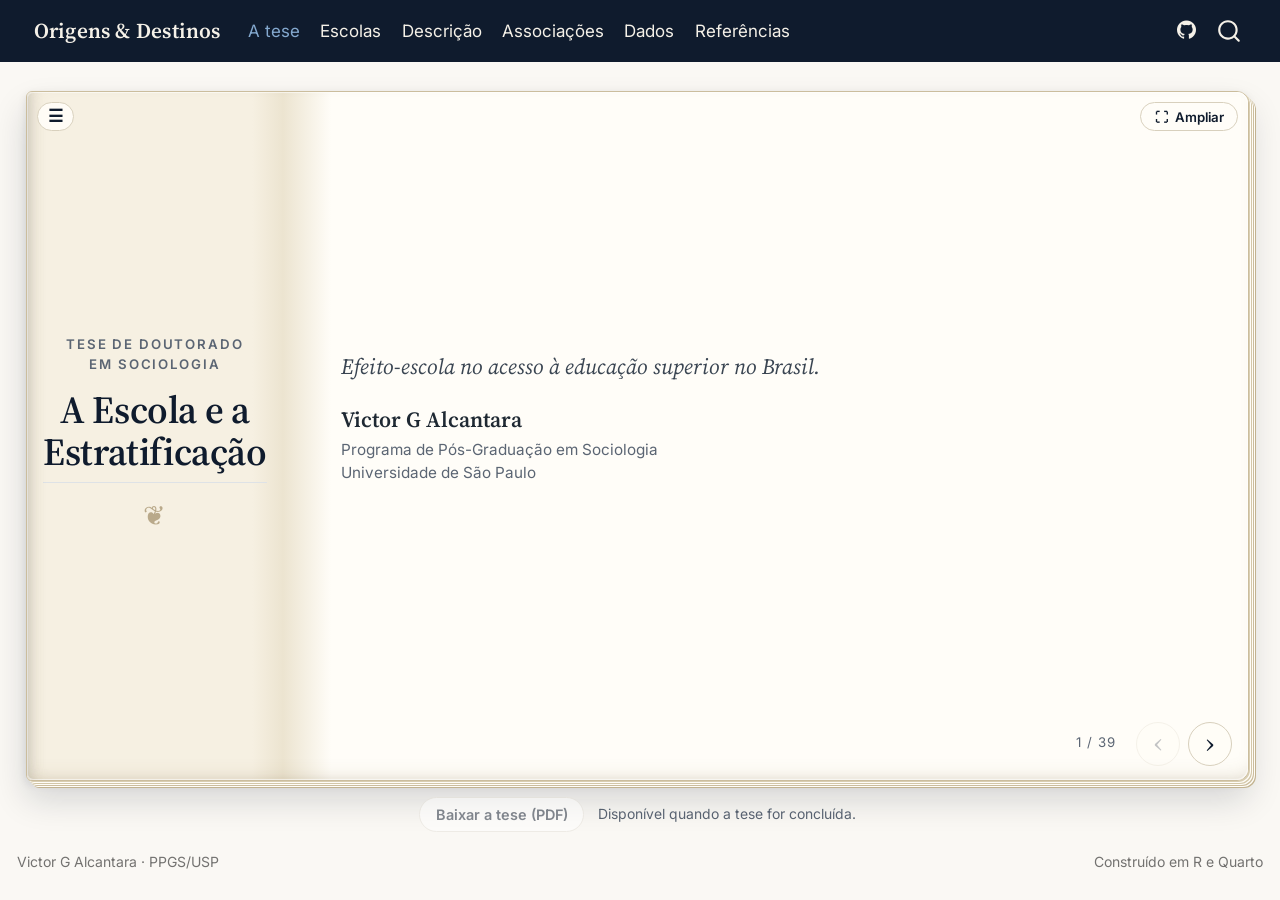
==== commit 403ad2e2: "update" ====
--- a/docs/tese.html
+++ b/docs/tese.html
@@ -40,7 +40,7 @@
 <link href="site_libs/quarto-html/quarto-syntax-highlighting-7b89279ff1a6dce999919e0e67d4d9ec.css" rel="stylesheet" id="quarto-text-highlighting-styles">
 <script src="site_libs/bootstrap/bootstrap.min.js"></script>
 <link href="site_libs/bootstrap/bootstrap-icons.css" rel="stylesheet">
-<link href="site_libs/bootstrap/bootstrap-1ff308d54d7e7d53f8689ea3caa6c08a.min.css" rel="stylesheet" append-hash="true" id="quarto-bootstrap" data-mode="light">
+<link href="site_libs/bootstrap/bootstrap-6f191e0d5d07cd7268f0f56b03108786.min.css" rel="stylesheet" append-hash="true" id="quarto-bootstrap" data-mode="light">
 <script id="quarto-search-options" type="application/json">{
   "location": "navbar",
   "copy-button": false,
@@ -93,10 +93,6 @@
           <div class="collapse navbar-collapse" id="navbarCollapse">
             <ul class="navbar-nav navbar-nav-scroll me-auto">
   <li class="nav-item">
-    <a class="nav-link" href="./index.html"> 
-<span class="menu-text">Home</span></a>
-  </li>  
-  <li class="nav-item">
     <a class="nav-link active" href="./tese.html" aria-current="page"> 
 <span class="menu-text">A tese</span></a>
   </li>  
@@ -106,11 +102,15 @@
   </li>  
   <li class="nav-item">
     <a class="nav-link" href="./tipos.html"> 
-<span class="menu-text">Por tipo</span></a>
+<span class="menu-text">Descrição</span></a>
+  </li>  
+  <li class="nav-item">
+    <a class="nav-link" href="./associacoes.html"> 
+<span class="menu-text">Associações</span></a>
   </li>  
   <li class="nav-item">
     <a class="nav-link" href="./sobre.html"> 
-<span class="menu-text">Sobre os dados</span></a>
+<span class="menu-text">Dados</span></a>
   </li>  
   <li class="nav-item">
     <a class="nav-link" href="./referencias.html"> 
@@ -119,7 +119,7 @@
 </ul>
             <ul class="navbar-nav navbar-nav-scroll ms-auto">
   <li class="nav-item compact">
-    <a class="nav-link" href="https://github.com/victorgalcantara/tipologia-escolas"> <i class="bi bi-github" role="img" aria-label="GitHub">
+    <a class="nav-link" href="https://github.com/victorgalcantara/tese-escola-estratificacao"> <i class="bi bi-github" role="img" aria-label="GitHub">
 </i> 
 <span class="menu-text"></span></a>
   </li>  
@@ -197,10 +197,13 @@
 <button type="button" class="ind-sec" data-pagina="10">
 <span class="ind-tit">O segundo movimento: distinção social e desigualdades persistentes</span>
 </button>
-<button type="button" class="ind-sec" data-pagina="12">
+<button type="button" class="ind-sec" data-pagina="11">
+<span class="ind-tit">O terceiro movimento: efeito de instituições e redução de desigualdades</span>
+</button>
+<button type="button" class="ind-sec" data-pagina="13">
 <span class="ind-tit">O caso brasileiro</span>
 </button>
-<button type="button" class="ind-sec" data-pagina="13">
+<button type="button" class="ind-sec" data-pagina="14">
 <span class="ind-tit">A relevância das escolas</span>
 </button>
 </div>
@@ -212,109 +215,108 @@
 As escolas
 </div>
 <div class="ind-grupo ">
-<button type="button" class="ind-cap" data-pagina="14">
+<button type="button" class="ind-cap" data-pagina="15">
 <span class="ind-rot">Capítulo 3</span>
 <span class="ind-tit">Contexto histórico e institucional: o sistema educacional brasileiro</span>
 </button>
 <div class="ind-secs">
-<button type="button" class="ind-sec" data-pagina="14">
+<button type="button" class="ind-sec" data-pagina="15">
 <span class="ind-tit">Introdução</span>
 </button>
-<button type="button" class="ind-sec" data-pagina="15">
+<button type="button" class="ind-sec" data-pagina="16">
 <span class="ind-tit">Descentralização, diversificação e heterogeneidade institucional</span>
 </button>
-<button type="button" class="ind-sec" data-pagina="17">
+<button type="button" class="ind-sec" data-pagina="18">
 <span class="ind-tit">Transições sequenciais: da escola à educação superior</span>
 </button>
 </div>
 </div>
 <div class="ind-grupo ">
-<button type="button" class="ind-cap" data-pagina="18">
+<button type="button" class="ind-cap" data-pagina="19">
 <span class="ind-rot">Capítulo 4</span>
 <span class="ind-tit">Estratificação social das escolas</span>
 </button>
 <div class="ind-secs">
-<button type="button" class="ind-sec" data-pagina="18">
+<button type="button" class="ind-sec" data-pagina="19">
 <span class="ind-tit">Introdução</span>
 </button>
-<button type="button" class="ind-sec" data-pagina="19">
+<button type="button" class="ind-sec" data-pagina="20">
 <span class="ind-tit">Metodologia</span>
 </button>
-<button type="button" class="ind-sec" data-pagina="20">
+<button type="button" class="ind-sec" data-pagina="21">
 <span class="ind-tit">Uma proposta de tipologia</span>
 </button>
-<button type="button" class="ind-sec" data-pagina="22">
+<button type="button" class="ind-sec" data-pagina="23">
 <span class="ind-tit">A estratificação segundo os tipos escolares</span>
 </button>
-<button type="button" class="ind-sec" data-pagina="26">
+<button type="button" class="ind-sec" data-pagina="27">
 <span class="ind-tit">Considerações finais</span>
 </button>
 </div>
 </div>
 <div class="ind-grupo ">
-<button type="button" class="ind-cap" data-pagina="27">
+<button type="button" class="ind-cap" data-pagina="28">
 <span class="ind-rot">Capítulo 5</span>
 <span class="ind-tit">Origens e destinos educacionais: as escolas e a estratificação</span>
 </button>
 <div class="ind-secs">
-<button type="button" class="ind-sec" data-pagina="27">
+<button type="button" class="ind-sec" data-pagina="28">
 <span class="ind-tit">Introdução</span>
 </button>
-<button type="button" class="ind-sec" data-pagina="28">
+<button type="button" class="ind-sec" data-pagina="29">
 <span class="ind-tit">Metodologia</span>
 </button>
-<button type="button" class="ind-sec" data-pagina="29">
+<button type="button" class="ind-sec" data-pagina="30">
 <span class="ind-tit">Inscrição e acesso à educação superior</span>
 </button>
-<button type="button" class="ind-sec" data-pagina="30">
+<button type="button" class="ind-sec" data-pagina="31">
 <span class="ind-tit">O efeito das escolas</span>
 </button>
-<button type="button" class="ind-sec" data-pagina="31">
+<button type="button" class="ind-sec" data-pagina="32">
 <span class="ind-tit">O efeito das características das escolas</span>
 </button>
-<button type="button" class="ind-sec" data-pagina="32">
+<button type="button" class="ind-sec" data-pagina="33">
 <span class="ind-tit">Conclusão</span>
 </button>
 </div>
 </div>
 <div class="ind-grupo ">
-<button type="button" class="ind-cap" data-pagina="33">
+<button type="button" class="ind-cap" data-pagina="34">
 <span class="ind-rot">Capítulo 6</span>
 <span class="ind-tit">Efeito-escola na estratificação horizontal</span>
 </button>
 </div>
 <div class="ind-grupo ">
-<button type="button" class="ind-cap" data-pagina="34">
+<button type="button" class="ind-cap" data-pagina="35">
 <span class="ind-rot">Capítulo 7</span>
 <span class="ind-tit">Escolas de massa</span>
 </button>
 </div>
 <div class="ind-grupo ">
-<button type="button" class="ind-cap" data-pagina="35">
+<button type="button" class="ind-cap" data-pagina="36">
 <span class="ind-rot">Capítulo 8</span>
 <span class="ind-tit">Escolas de classes médias e de elites</span>
 </button>
 </div>
 </div>
 <div class="ind-grupo ind-solto">
-<button type="button" class="ind-cap" data-pagina="36">
+<button type="button" class="ind-cap" data-pagina="37">
 <span class="ind-tit">Referências bibliográficas</span>
 </button>
 </div>
 <div class="ind-grupo ind-solto">
-<button type="button" class="ind-cap" data-pagina="37">
+<button type="button" class="ind-cap" data-pagina="38">
 <span class="ind-tit">Apêndice A</span>
 </button>
 </div>
-<button type="button" class="ind-cap ind-solto" data-pagina="38">
+<button type="button" class="ind-cap ind-solto" data-pagina="39">
 <span class="ind-tit">Para continuar</span>
 </button>
 </nav>
 <div class="livro-leitura">
 <div class="livro-barra">
-<button type="button" class="livro-btn livro-indice-btn" aria-label="Abrir o índice">
+<button type="button" class="livro-btn livro-indice-btn" aria-label="Abrir o índice" aria-expanded="false" title="Índice">
 <span class="ic">☰</span>
-<span class="tx">Índice</span>
 </button>
 <button type="button" class="livro-btn livro-ampliar" aria-label="Ampliar para tela inteira" title="Tela inteira">
 <span class="ic">⛶</span>
@@ -423,7 +425,7 @@
 </div>
 <div class="folha-dir">
 <div class="folha-texto">
-<p>Há duas razões para tomar a transição como objeto: a educação superior como rota para a mobilidade social e como recurso de distinção social. Delas decorrem os dois movimentos teóricos do capítulo seguinte.</p>
+<p>Há duas razões para tomar a transição como objeto: a educação superior como rota para a mobilidade social e como recurso de distinção social. Delas decorrem os movimentos teóricos do capítulo seguinte.</p>
 <p>Além de um desafio teórico, é um problema social. O Brasil está entre os piores cenários de desigualdade, e sistematizar evidências pode alimentar o debate público e as políticas.</p>
 </div>
 </div>
@@ -438,7 +440,7 @@
 <div class="folha-dir">
 <div class="folha-texto">
 <p>A Revolução Francesa e as reformas educacionais que se seguiram prometeram trocar posições herdadas por posições conquistadas pelo mérito. A pergunta que atravessa a literatura é se expandir os sistemas de ensino basta para romper o vínculo entre origem e destino.</p>
-<p>As respostas se organizam em dois movimentos teóricos: o otimismo da modernização e o pessimismo das teorias da distinção.</p>
+<p>As respostas se organizam em três movimentos teóricos: o otimismo da modernização, o pessimismo das teorias da distinção e, mais recentemente, a atenção ao efeito das instituições.</p>
 </div>
 </div>
 </div>
@@ -468,6 +470,8 @@
 <div class="folha-texto">
 <h3 class="folha-sub">O segundo movimento: distinção social e desigualdades persistentes</h3>
 <p>Bourdieu, na França, e o Relatório Coleman, nos Estados Unidos, documentaram a forte correspondência entre origem social e resultados educacionais. Nasceram as teorias da reprodução e o chamado pessimismo pedagógico sobre o efeito das escolas.</p>
+<p>Com Mare, a escolarização passou a ser analisada em transições sequenciais. Para explicar a persistência das desigualdades, ganharam força três hipóteses: das Desigualdades Maximamente Mantidas, da Aversão Relativa ao Risco e das Desigualdades Efetivamente Mantidas, que inclui as diferenças dentro de cada nível.</p>
+<p>A tese acrescenta que as instituições, a escola entre elas, também influenciam a decisão de realizar a transição.</p>
 </div>
 </div>
 </div>
@@ -480,10 +484,26 @@
 </div>
 <div class="folha-dir">
 <div class="folha-texto">
-<span class="folha-kicker">O segundo movimento: distinção social e desigualdades persistentes</span>
-<h3 class="folha-sub">Transições e desigualdades persistentes</h3>
-<p>Com Mare, a escolarização passou a ser analisada em transições sequenciais. Para explicar a persistência das desigualdades, ganharam força três hipóteses: das Desigualdades Maximamente Mantidas, da Aversão Relativa ao Risco e das Desigualdades Efetivamente Mantidas, que inclui as diferenças dentro de cada nível.</p>
-<p>A tese acrescenta que as instituições, a escola entre elas, também influenciam a decisão de realizar a transição.</p>
+<h3 class="folha-sub">O terceiro movimento: efeito de instituições e redução de desigualdades</h3>
+<p>Um terceiro movimento, mais recente, desloca o foco da origem social para os arranjos institucionais. Os estudos mostram que o desenho dos sistemas de ensino, das regras de seleção e das políticas de acesso modula o quanto a origem pesa sobre o destino educacional.</p>
+<p>As desigualdades persistem, mas variam entre contextos e ao longo do tempo. Onde as instituições ampliam a oferta, reduzem barreiras de entrada ou compensam desvantagens de origem, a distância entre as camadas populares e as demais tende a diminuir.</p>
+</div>
+</div>
+</div>
+<div class="livro-folha" data-cap="c2">
+<div class="folha-esq">
+<span class="folha-parte">Parte I · Fundamentos</span>
+<span class="folha-cap">Capítulo 2</span>
+<h2 class="folha-titulo">Movimentos teóricos e metodológicos</h2>
+<span class="folha-orn">❦</span>
+</div>
+<div class="folha-dir">
+<div class="folha-texto">
+<span class="folha-kicker">O terceiro movimento: efeito de instituições e redução de desigualdades</span>
+<h3 class="folha-sub">Instituições e acesso das camadas populares</h3>
+<p>No Brasil, a expansão da oferta, as ações afirmativas no setor público e os programas de bolsas e de crédito ampliaram o acesso de estudantes de origem popular à educação superior, ainda que sem eliminar as desigualdades entre cursos e instituições.</p>
+<p>Estudos recentes sobre o efeito de escolas, como o de Prior e Leckie (2023) para a Inglaterra, indicam que políticas e práticas escolares também afetam a candidatura e o ingresso na universidade, mesmo com controles por desempenho e origem.</p>
+<p>A tese se alinha a esse movimento: trata a escola como instituição que pode ampliar ou restringir o acesso, e não apenas como espelho da origem social.</p>
 </div>
 </div>
 </div>
@@ -885,7 +905,7 @@
 <p>O apêndice documenta a construção do painel de egressos do Ensino Médio que sustenta a Parte II. Reúne o Censo Escolar, o Enem e o Censo da Educação Superior, do Inep, ligados pelo CPF mascarado.</p>
 <p>
 Detalha também as perdas de cada etapa da coorte, como as matrículas sem CPF. As fontes estão resumidas em 
-<a href="./sobre.html">Sobre os dados</a>
+<a href="./sobre.html">Dados</a>
 .
 </p>
 </div>
@@ -905,8 +925,8 @@
 .
 </p>
 <p>
-Para a descrição aprofundada de cada tipo, acesse 
-<a href="./tipos.html">Por tipo</a>
+Para os resultados descritivos por tipo, acesse 
+<a href="./tipos.html">Descrição</a>
 .
 </p>
 </div>
@@ -937,8 +957,49 @@
   var atual = 0;
   var m = location.hash.match(/p=(\d+)/);
   if (m) atual = Math.min(folhas.length - 1, Math.max(0, parseInt(m[1], 10) - 1));
+  var paginas = livro.querySelector(".livro-paginas");
+  var reduz = window.matchMedia && window.matchMedia("(prefers-reduced-motion: reduce)").matches;
+  var pronto = false, virada = null, tVirada = null;
+  var DUR = 650;
+  function limparVirada() {
+    clearTimeout(tVirada);
+    if (virada && virada.parentNode) virada.parentNode.removeChild(virada);
+    virada = null;
+  }
+  function copia(f) {   // copia visivel da folha, sem ids e fora da leitura por leitores de tela
+    var c = f.cloneNode(true);
+    c.removeAttribute("id");
+    Array.prototype.forEach.call(c.querySelectorAll("[id]"), function (e) { e.removeAttribute("id"); });
+    c.classList.add("ativa", "folha-copia");
+    c.setAttribute("aria-hidden", "true");
+    return c;
+  }
+  function virar(de, para, avanca) {
+    limparVirada();
+    virada = document.createElement("div");
+    virada.className = "virada " + (avanca ? "virada-avanca" : "virada-volta");
+    var folha = document.createElement("div");
+    folha.className = "virada-folha";
+    var sombra = document.createElement("div");
+    sombra.className = "virada-sombra";
+    if (avanca) {
+      folha.appendChild(copia(de));          // a folha atual se levanta e gira sobre a lombada
+    } else {
+      var base = document.createElement("div");
+      base.className = "virada-base";        // a folha atual fica por baixo ate a anterior pousar
+      base.appendChild(copia(de));
+      virada.appendChild(base);
+      folha.appendChild(copia(para));        // a anterior volta e pousa sobre ela
+    }
+    folha.appendChild(sombra);
+    virada.appendChild(folha);
+    paginas.appendChild(virada);
+    tVirada = setTimeout(limparVirada, DUR + 80);
+  }
   function ir(i) {
+    var antes = atual;
     atual = Math.min(folhas.length - 1, Math.max(0, i));
+    if (pronto && !reduz && atual !== antes) virar(folhas[antes], folhas[atual], atual > antes);
     folhas.forEach(function (f, k) { f.classList.toggle("ativa", k === atual); f.setAttribute("aria-hidden", String(k !== atual)); });
     ant.disabled = atual === 0; prox.disabled = atual === folhas.length - 1;
     num.textContent = (atual + 1) + " / " + folhas.length;
@@ -981,9 +1042,20 @@
     }
   }
   itens.forEach(function (b) {
-    b.addEventListener("click", function () { ir(parseInt(b.getAttribute("data-pagina"), 10) - 1); livro.classList.remove("indice-aberto"); });
+    b.addEventListener("click", function () { ir(parseInt(b.getAttribute("data-pagina"), 10) - 1); indice(false); });
   });
-  livro.querySelector(".livro-indice-btn").addEventListener("click", function () { livro.classList.toggle("indice-aberto"); });
+  var btnInd = livro.querySelector(".livro-indice-btn");
+  function indice(ligar) {
+    livro.classList.toggle("indice-aberto", ligar);
+    btnInd.setAttribute("aria-expanded", String(ligar));
+    btnInd.setAttribute("aria-label", ligar ? "Fechar o índice" : "Abrir o índice");
+    if (ligar) marcarIndice();
+  }
+  btnInd.addEventListener("click", function (ev) { ev.stopPropagation(); indice(!livro.classList.contains("indice-aberto")); });
+  livro.addEventListener("click", function (ev) {
+    if (livro.classList.contains("indice-aberto") && !ev.target.closest(".livro-indice") && !ev.target.closest(".livro-indice-btn")) indice(false);
+  });
+  document.addEventListener("keydown", function (ev) { if (ev.key === "Escape" && livro.classList.contains("indice-aberto")) indice(false); });
   ant.addEventListener("click", function () { ir(atual - 1); });
   prox.addEventListener("click", function () { ir(atual + 1); });
   document.addEventListener("keydown", function (ev) {
@@ -998,6 +1070,7 @@
     if (Math.abs(dx) > 50) ir(atual + (dx < 0 ? 1 : -1));
   });
   ir(atual);
+  pronto = true;
 })();
 </script>
 
@@ -1077,7 +1150,7 @@
     }
       var localhostRegex = new RegExp(/^(?:http|https):\/\/localhost\:?[0-9]*\//);
       var mailtoRegex = new RegExp(/^mailto:/);
-        var filterRegex = new RegExp("https:\/\/victorgalcantara\.github\.io\/tipologia-escolas");
+        var filterRegex = new RegExp("https:\/\/victorgalcantara\.github\.io\/tese-escola-estratificacao");
       var isInternal = (href) => {
           return filterRegex.test(href) || localhostRegex.test(href) || mailtoRegex.test(href);
       }
